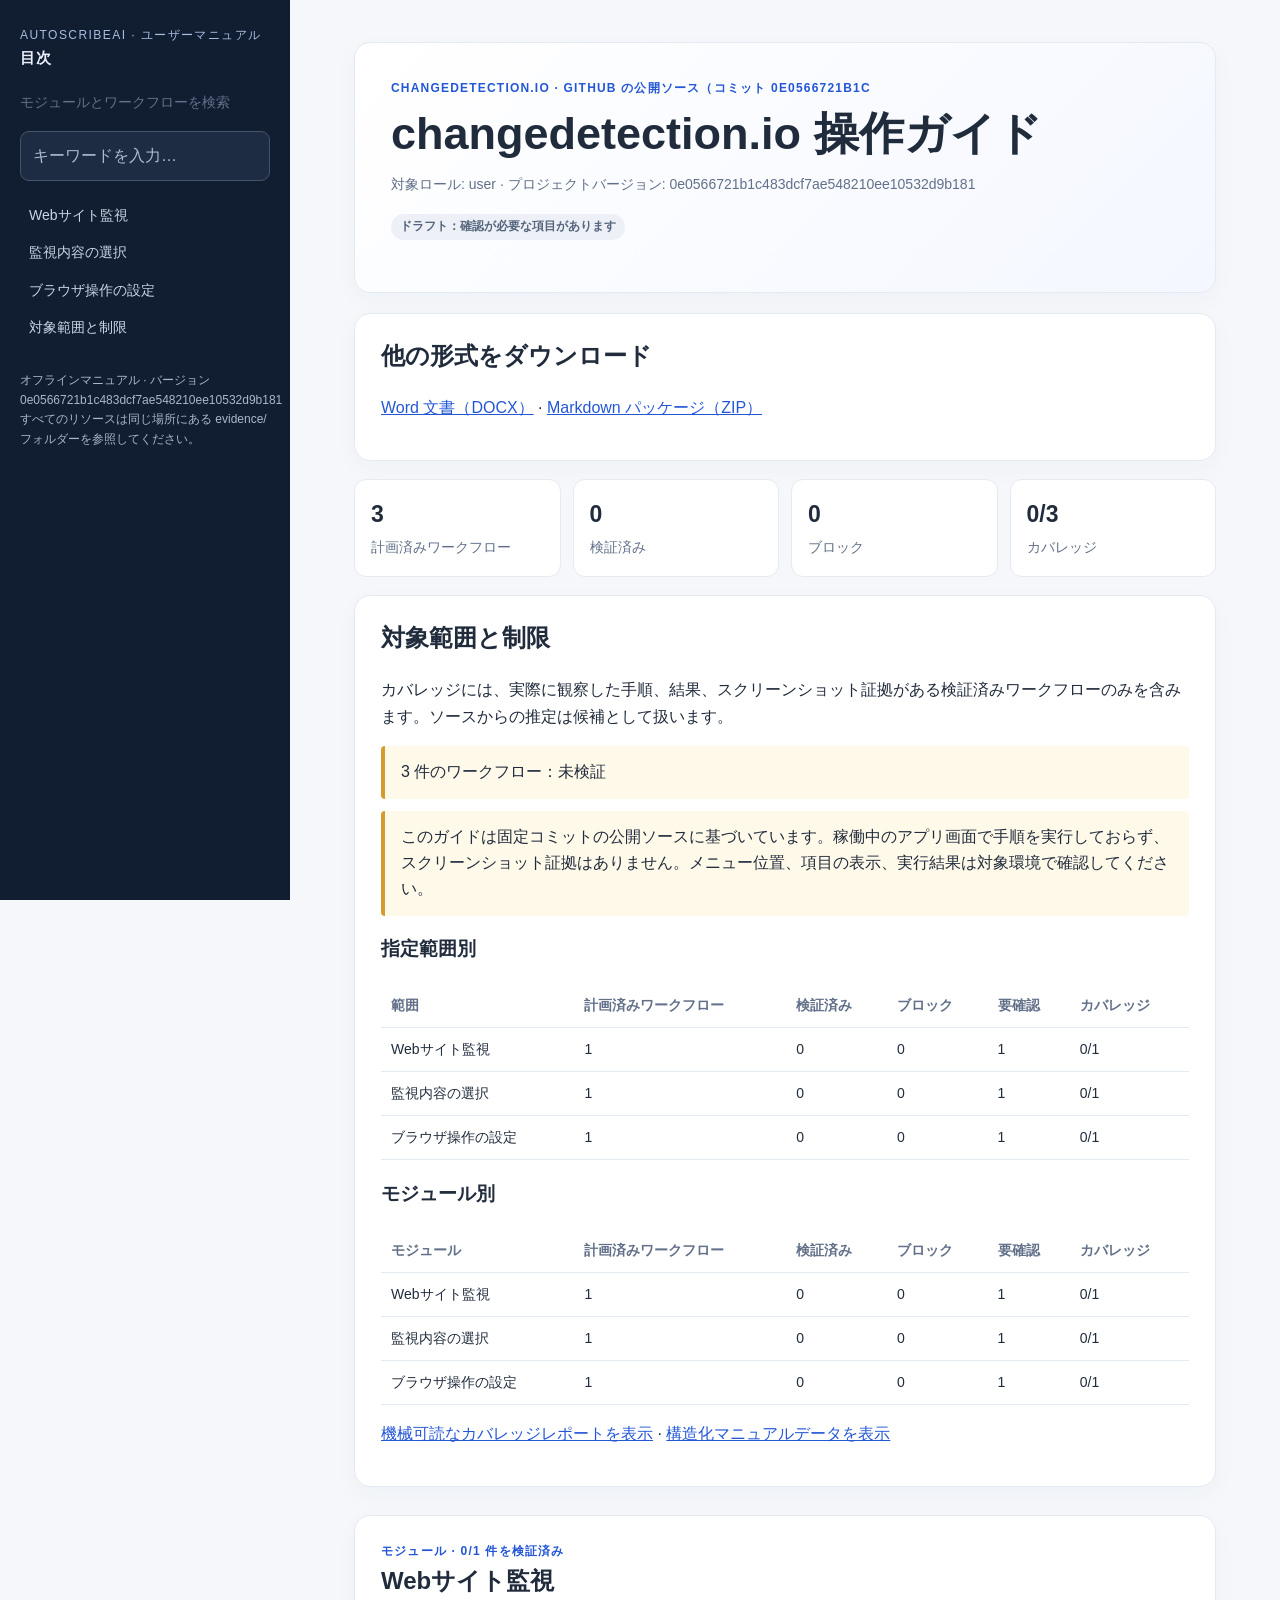
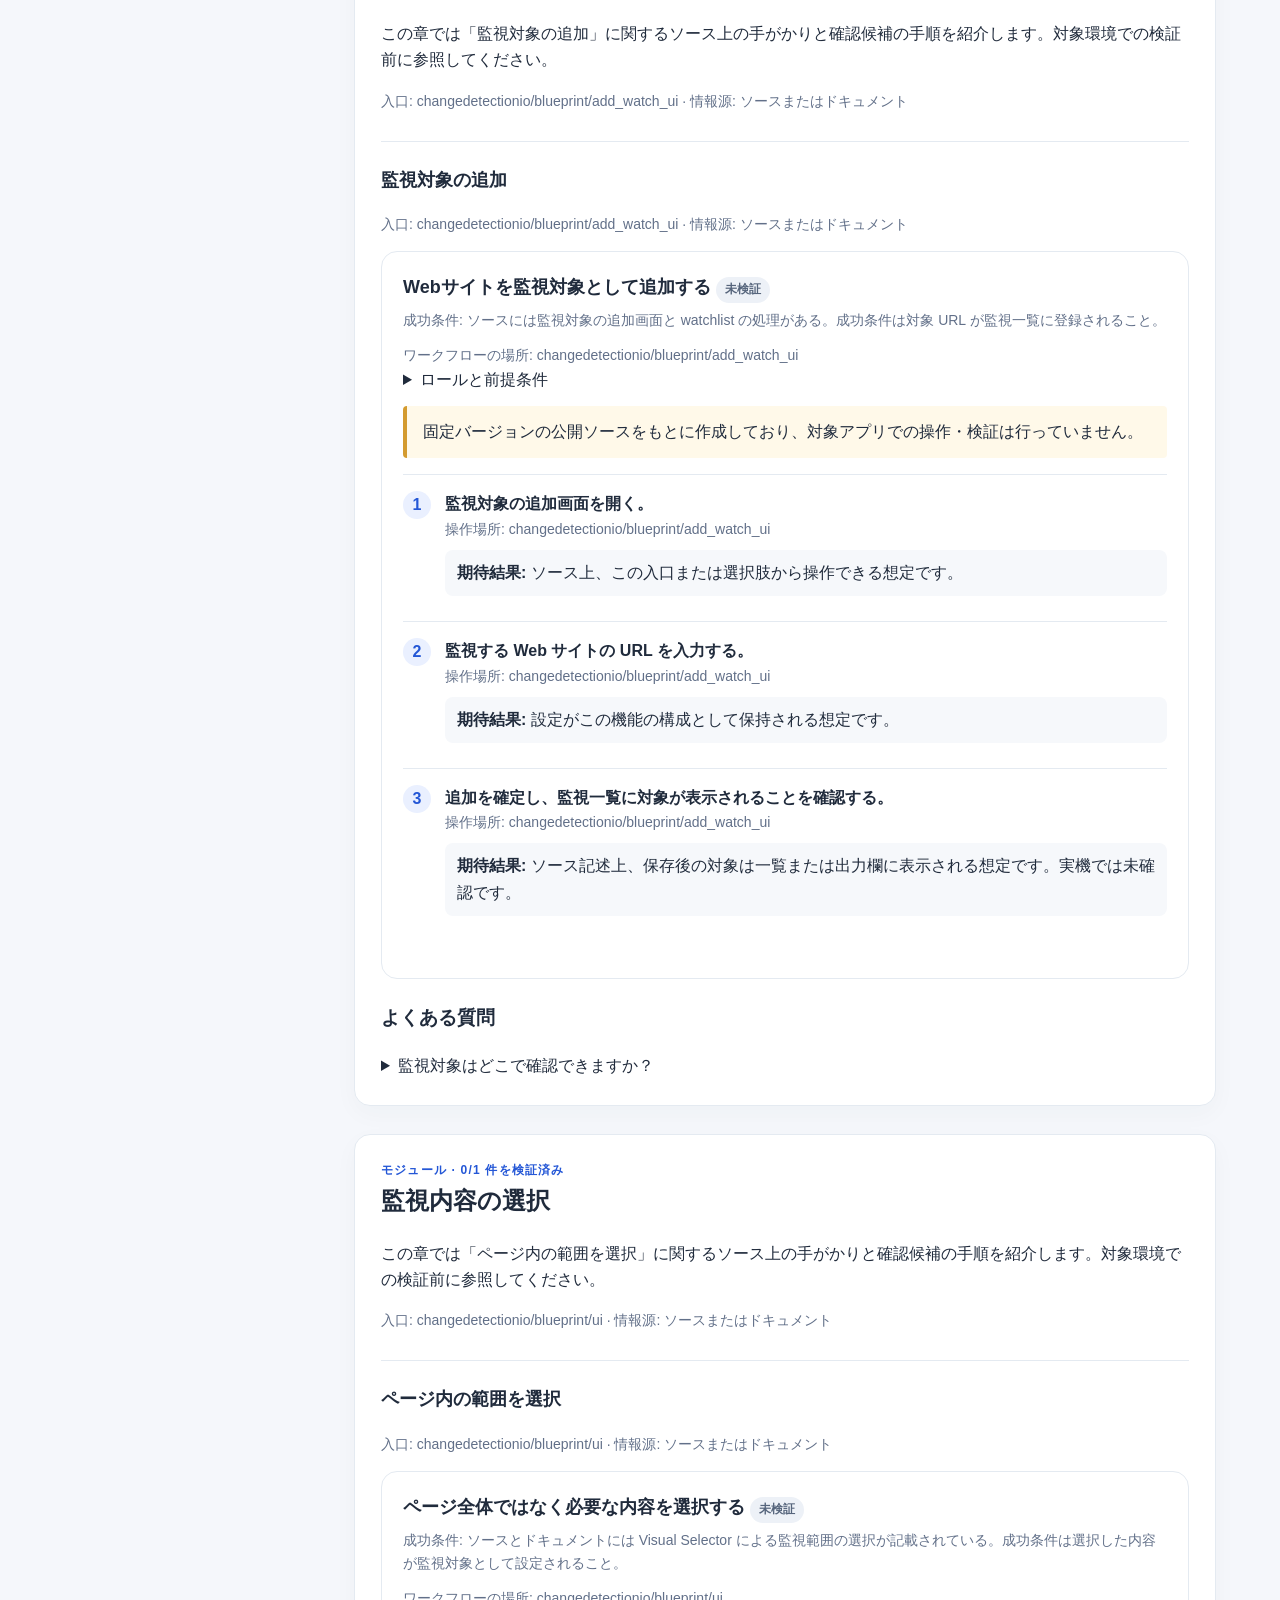
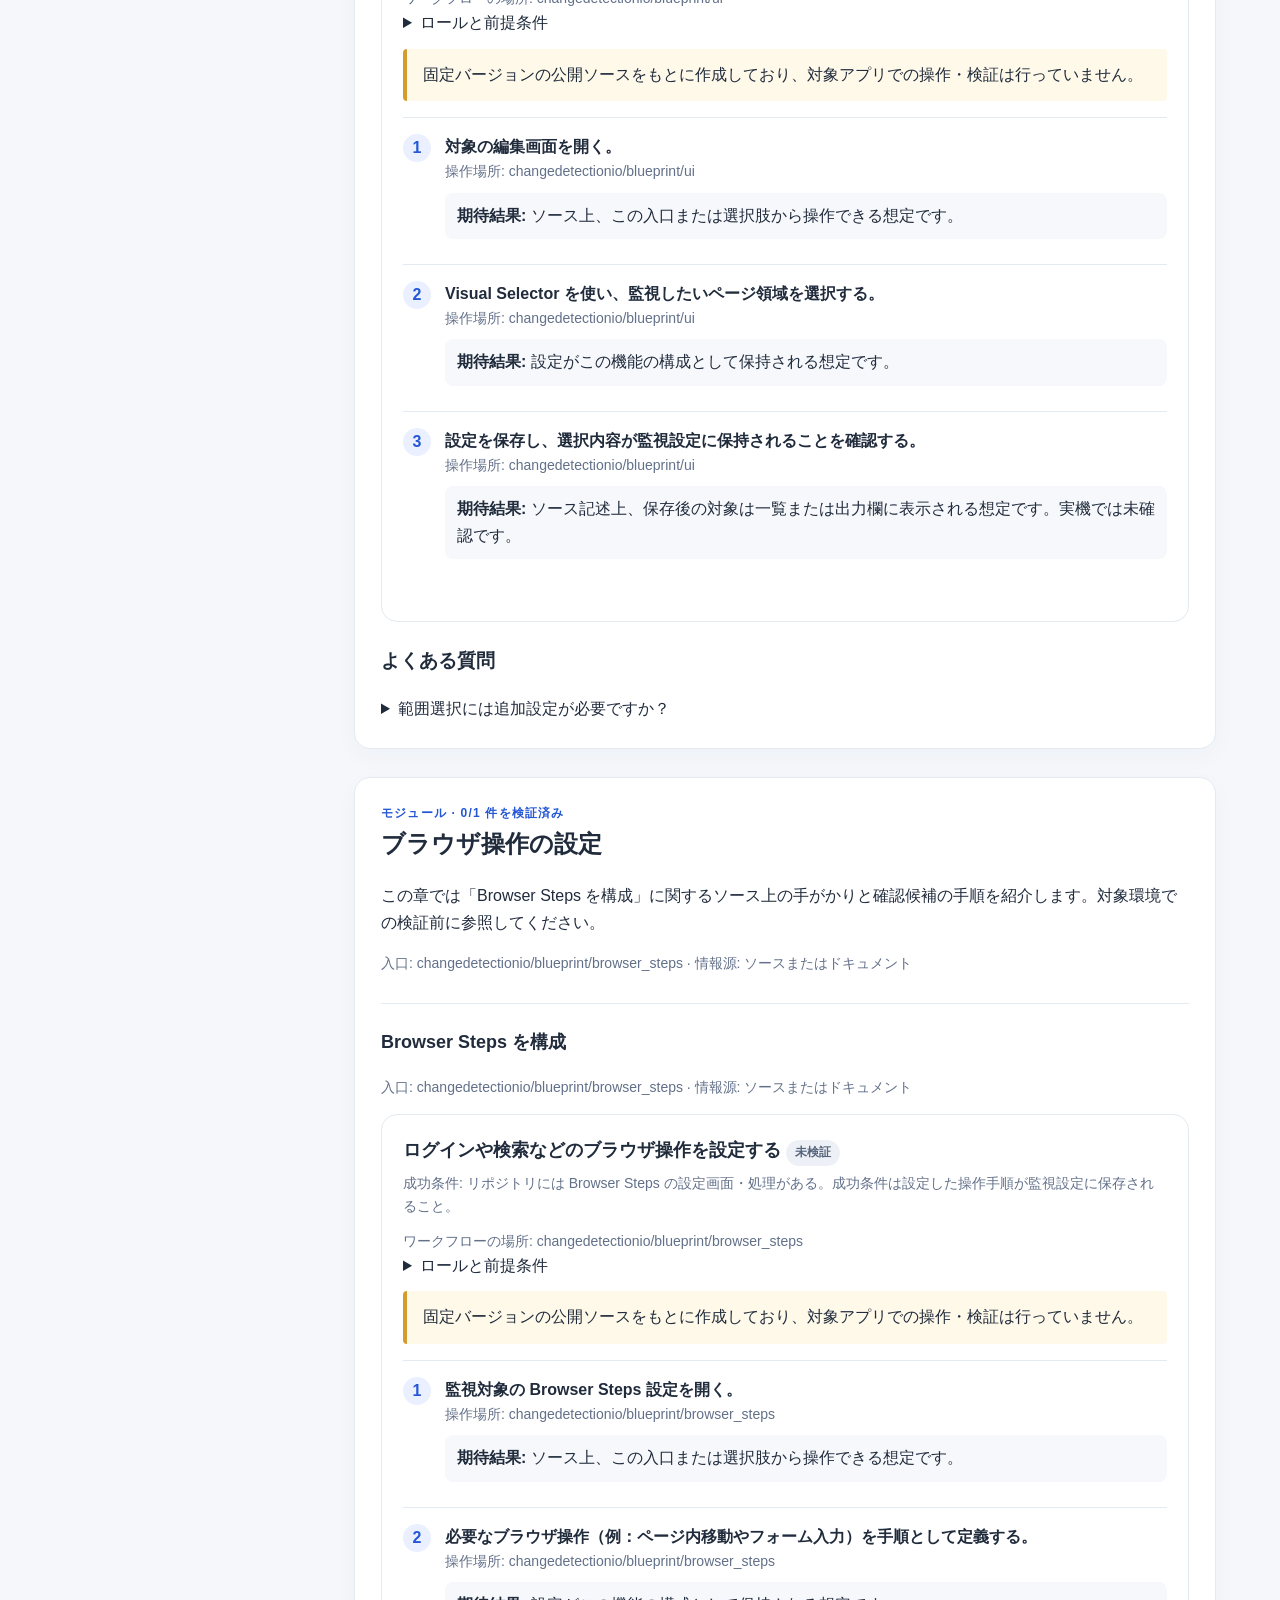
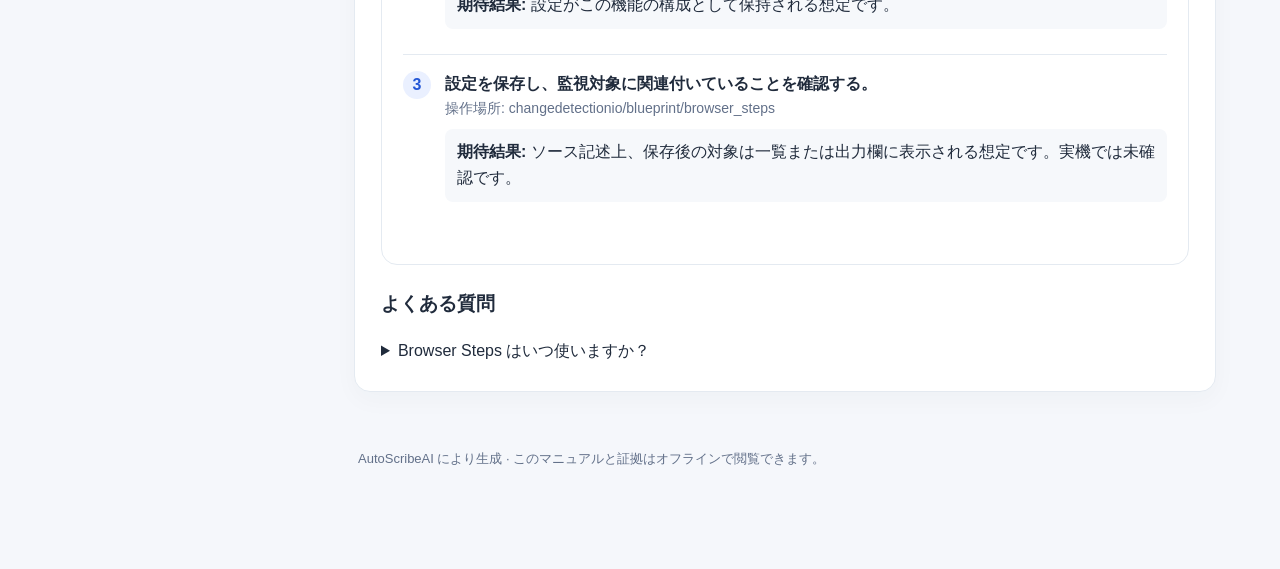
==== tests/manual_samples/changedetection/output/index.html @ eef67715 "test: add multilingual project manual samples" ====
<!doctype html>
<html lang="ja-JP"><head><meta charset="utf-8"><meta name="viewport" content="width=device-width,initial-scale=1"><meta name="description" content="changedetection.io 操作ガイド"><title>changedetection.io 操作ガイド</title><style>
:root{color-scheme:light;--ink:#202b3c;--muted:#627089;--line:#e4eaf1;--paper:#fff;--wash:#f5f7fb;--accent:#2457d6;--good:#16734a;--warn:#98620b;--bad:#a33c39;font:16px/1.65 Inter,-apple-system,BlinkMacSystemFont,"Segoe UI","Noto Sans SC",sans-serif}*{box-sizing:border-box}body{margin:0;background:var(--wash);color:var(--ink)}a{color:var(--accent)}.shell{min-height:100vh;display:grid;grid-template-columns:290px minmax(0,1fr)}aside{height:100vh;position:sticky;top:0;overflow:auto;background:#111d31;color:#eaf0fb;padding:26px 20px}aside h2{font-size:15px;letter-spacing:.04em;margin:0 0 18px}.brand{font-size:12px;color:#a9bddf;letter-spacing:.12em;text-transform:uppercase}.search{width:100%;margin:16px 0;padding:11px 12px;border-radius:9px;border:1px solid #46546a;background:#1d2b43;color:white;font:inherit}.search::placeholder{color:#adbad0}nav a{display:block;color:#cbd6e8;text-decoration:none;padding:7px 9px;border-radius:7px;font-size:14px}nav a:hover{background:#263650;color:#fff}.side-note{margin-top:25px;color:#a9b7ce;font-size:12px}main{width:min(100%,1120px);padding:42px clamp(20px,5vw,72px) 72px}.hero,.panel,.module,.workflow{background:var(--paper);border:1px solid var(--line);border-radius:16px;box-shadow:0 8px 25px #20314b08}.hero{padding:36px;margin-bottom:20px;background:linear-gradient(135deg,#fff,#f4f7ff)}.eyebrow{font-size:12px;text-transform:uppercase;letter-spacing:.1em;color:var(--accent);font-weight:700}.hero h1{line-height:1.2;font-size:clamp(30px,4vw,45px);margin:8px 0 12px}.meta,.muted{color:var(--muted);font-size:14px}.stats{display:grid;grid-template-columns:repeat(4,minmax(0,1fr));gap:12px;margin:18px 0}.stat{padding:16px;background:#fff;border:1px solid var(--line);border-radius:12px}.stat b{font-size:23px;display:block}.panel{padding:22px 26px;margin:18px 0}.panel h2,.module h2{margin-top:0}.notice{border-left:4px solid #d49b2f;background:#fff9e9;padding:13px 16px;border-radius:4px;margin:12px 0}.notice.danger{border-color:#c25050;background:#fff3f2}.module{padding:26px;margin:28px 0}.module>header{border-bottom:1px solid var(--line);padding-bottom:14px;margin-bottom:20px}.feature{margin:24px 0}.feature h3{font-size:18px}.workflow{padding:21px;margin:15px 0;box-shadow:none}.workflow h4{margin:0;font-size:18px}.badge{display:inline-flex;padding:3px 9px;border-radius:99px;font-size:12px;font-weight:700;background:#eef2f7;color:#49576c}.badge.verified{background:#e6f5ed;color:var(--good)}.badge.blocked{background:#fff2dc;color:var(--warn)}.badge.unverified,.badge.pending{background:#edf1f7;color:#56657c}.goal{font-size:14px;color:var(--muted);margin:6px 0 12px}ol.steps{list-style:none;padding:0;counter-reset:step}ol.steps>li{counter-increment:step;position:relative;border-top:1px solid var(--line);padding:16px 0 16px 42px}ol.steps>li:before{content:counter(step);position:absolute;left:0;top:16px;background:#eaf0ff;color:var(--accent);font-weight:700;border-radius:50%;width:28px;height:28px;text-align:center;line-height:28px}.step-title{font-weight:700}.result{padding:10px 12px;background:#f6f8fb;border-radius:8px;margin:9px 0}.evidence{margin:14px 0 4px}.evidence button{border:0;background:transparent;padding:0;cursor:zoom-in;text-align:left;max-width:100%}.evidence img{display:block;max-width:min(100%,780px);max-height:560px;object-fit:contain;border:1px solid var(--line);border-radius:10px}.evidence figcaption{color:var(--muted);font-size:13px;margin-top:6px}.empty{padding:18px;color:var(--muted);border:1px dashed #cad3e0;border-radius:10px}.table-wrap{overflow:auto}table{border-collapse:collapse;width:100%;font-size:14px}th,td{text-align:left;padding:10px;border-bottom:1px solid var(--line);vertical-align:top}th{color:var(--muted)}footer{padding:28px 4px;color:var(--muted);font-size:13px}.zoom{border:0;border-radius:14px;padding:0;max-width:min(96vw,1400px);max-height:92vh;background:#111d31}.zoom::backdrop{background:#101828d9}.zoom img{display:block;max-width:94vw;max-height:84vh;object-fit:contain}.zoom p{color:white;margin:4px 12px 10px;font-size:13px}button:focus-visible,a:focus-visible,input:focus-visible{outline:3px solid #82a9ff;outline-offset:2px}.hidden{display:none!important}@media(max-width:850px){.shell{display:block}aside{height:auto;position:relative;padding:16px 18px}aside h2{margin-bottom:0}nav{display:flex;gap:5px;overflow:auto}nav a{white-space:nowrap}.side-note{display:none}main{padding:22px 15px 45px}.hero{padding:25px}.stats{grid-template-columns:repeat(2,minmax(0,1fr))}.module{padding:19px}.panel{padding:18px}}@media print{body{background:white}.shell{display:block}aside,.search,.zoom{display:none!important}main{width:100%;padding:0}.hero,.panel,.module,.workflow{box-shadow:none;break-inside:avoid}.module{break-before:page}.evidence img{max-height:460px}}
</style></head>
<body><div class="shell"><aside><div class="brand">AutoScribeAI · ユーザーマニュアル</div><h2>目次</h2><label class="muted" for="manual-search">モジュールとワークフローを検索</label><input class="search" id="manual-search" type="search" placeholder="キーワードを入力…" autocomplete="off"><nav><a class="nav-link" href="#module-watch-management">Webサイト監視</a><a class="nav-link" href="#module-content-selection">監視内容の選択</a><a class="nav-link" href="#module-browser-steps">ブラウザ操作の設定</a><a href="#coverage">対象範囲と制限</a></nav><p class="side-note">オフラインマニュアル · バージョン 0e0566721b1c483dcf7ae548210ee10532d9b181<br>すべてのリソースは同じ場所にある evidence/ フォルダーを参照してください。</p></aside>
<main><header class="hero"><div class="eyebrow">changedetection.io · GitHub の公開ソース（コミット 0e0566721b1c</div><h1>changedetection.io 操作ガイド</h1><div class="meta">対象ロール: user · プロジェクトバージョン: 0e0566721b1c483dcf7ae548210ee10532d9b181</div><p><span class="badge unverified">ドラフト：確認が必要な項目があります</span></p></header><section class="panel downloads"><h2>他の形式をダウンロード</h2><p><a href="manual.docx" download>Word 文書（DOCX）</a> · <a href="manual-markdown.zip" download>Markdown パッケージ（ZIP）</a></p></section>
<section class="stats"><div class="stat"><b>3</b><span class="muted">計画済みワークフロー</span></div><div class="stat"><b>0</b><span class="muted">検証済み</span></div><div class="stat"><b>0</b><span class="muted">ブロック</span></div><div class="stat"><b>0/3</b><span class="muted">カバレッジ</span></div></section>
<section id="coverage" class="panel"><h2>対象範囲と制限</h2><p>カバレッジには、実際に観察した手順、結果、スクリーンショット証拠がある検証済みワークフローのみを含みます。ソースからの推定は候補として扱います。</p><div class="notice">3 件のワークフロー：未検証</div><div class="notice">このガイドは固定コミットの公開ソースに基づいています。稼働中のアプリ画面で手順を実行しておらず、スクリーンショット証拠はありません。メニュー位置、項目の表示、実行結果は対象環境で確認してください。</div><h3>指定範囲別</h3><div class="table-wrap"><table><thead><tr><th>範囲</th><th>計画済みワークフロー</th><th>検証済み</th><th>ブロック</th><th>要確認</th><th>カバレッジ</th></tr></thead><tbody><tr><td>Webサイト監視</td><td>1</td><td>0</td><td>0</td><td>1</td><td>0/1</td></tr><tr><td>監視内容の選択</td><td>1</td><td>0</td><td>0</td><td>1</td><td>0/1</td></tr><tr><td>ブラウザ操作の設定</td><td>1</td><td>0</td><td>0</td><td>1</td><td>0/1</td></tr></tbody></table></div><h3>モジュール別</h3><div class="table-wrap"><table><thead><tr><th>モジュール</th><th>計画済みワークフロー</th><th>検証済み</th><th>ブロック</th><th>要確認</th><th>カバレッジ</th></tr></thead><tbody><tr><td>Webサイト監視</td><td>1</td><td>0</td><td>0</td><td>1</td><td>0/1</td></tr><tr><td>監視内容の選択</td><td>1</td><td>0</td><td>0</td><td>1</td><td>0/1</td></tr><tr><td>ブラウザ操作の設定</td><td>1</td><td>0</td><td>0</td><td>1</td><td>0/1</td></tr></tbody></table></div><p><a href="coverage.json">機械可読なカバレッジレポートを表示</a> · <a href="manual.json">構造化マニュアルデータを表示</a></p></section>
<section class="module" id="module-watch-management" data-search="Webサイト監視"><header><div class="eyebrow">モジュール · 0/1 件を検証済み</div><h2>Webサイト監視</h2><p>この章では「監視対象の追加」に関するソース上の手がかりと確認候補の手順を紹介します。対象環境での検証前に参照してください。</p><p class="muted">入口: changedetectionio/blueprint/add_watch_ui · 情報源: ソースまたはドキュメント</p></header><section class="feature" data-search="監視対象の追加"><h3>監視対象の追加</h3><p class="muted">入口: changedetectionio/blueprint/add_watch_ui · 情報源: ソースまたはドキュメント</p><article class="workflow" id="workflow-watch-management-flow" data-search="Webサイトを監視対象として追加する user ソースには監視対象の追加画面と watchlist の処理がある。成功条件は対象 URL が監視一覧に登録されること。 changedetection.io の監視一覧を表示できる。"><h4>Webサイトを監視対象として追加する <span class="badge unverified">未検証</span></h4><p class="goal">成功条件: ソースには監視対象の追加画面と watchlist の処理がある。成功条件は対象 URL が監視一覧に登録されること。</p><div class="muted">ワークフローの場所: changedetectionio/blueprint/add_watch_ui</div><details><summary>ロールと前提条件</summary><p>ロール: user</p><ul><li>changedetection.io の監視一覧を表示できる。</li></ul></details><div class="notice">固定バージョンの公開ソースをもとに作成しており、対象アプリでの操作・検証は行っていません。</div><ol class="steps"><li><div class="step-title">監視対象の追加画面を開く。</div><div class="muted">操作場所: changedetectionio/blueprint/add_watch_ui</div><div class="result"><b>期待結果:</b> ソース上、この入口または選択肢から操作できる想定です。</div></li><li><div class="step-title">監視する Web サイトの URL を入力する。</div><div class="muted">操作場所: changedetectionio/blueprint/add_watch_ui</div><div class="result"><b>期待結果:</b> 設定がこの機能の構成として保持される想定です。</div></li><li><div class="step-title">追加を確定し、監視一覧に対象が表示されることを確認する。</div><div class="muted">操作場所: changedetectionio/blueprint/add_watch_ui</div><div class="result"><b>期待結果:</b> ソース記述上、保存後の対象は一覧または出力欄に表示される想定です。実機では未確認です。</div></li></ol></article></section><section class="faqs"><h3>よくある質問</h3><details class="faq" data-search="監視対象はどこで確認できますか？ README と watchlist 関連コードから、登録した対象は監視一覧で扱われることが分かる。"><summary>監視対象はどこで確認できますか？</summary><p>README と watchlist 関連コードから、登録した対象は監視一覧で扱われることが分かる。</p><p class="muted">根拠: ソースまたはドキュメント · 関連ワークフロー: Webサイトを監視対象として追加する</p></details></section></section><section class="module" id="module-content-selection" data-search="監視内容の選択"><header><div class="eyebrow">モジュール · 0/1 件を検証済み</div><h2>監視内容の選択</h2><p>この章では「ページ内の範囲を選択」に関するソース上の手がかりと確認候補の手順を紹介します。対象環境での検証前に参照してください。</p><p class="muted">入口: changedetectionio/blueprint/ui · 情報源: ソースまたはドキュメント</p></header><section class="feature" data-search="ページ内の範囲を選択"><h3>ページ内の範囲を選択</h3><p class="muted">入口: changedetectionio/blueprint/ui · 情報源: ソースまたはドキュメント</p><article class="workflow" id="workflow-content-selection-flow" data-search="ページ全体ではなく必要な内容を選択する user ソースとドキュメントには Visual Selector による監視範囲の選択が記載されている。成功条件は選択した内容が監視対象として設定されること。 対象ページが監視一覧に登録されている。"><h4>ページ全体ではなく必要な内容を選択する <span class="badge unverified">未検証</span></h4><p class="goal">成功条件: ソースとドキュメントには Visual Selector による監視範囲の選択が記載されている。成功条件は選択した内容が監視対象として設定されること。</p><div class="muted">ワークフローの場所: changedetectionio/blueprint/ui</div><details><summary>ロールと前提条件</summary><p>ロール: user</p><ul><li>対象ページが監視一覧に登録されている。</li></ul></details><div class="notice">固定バージョンの公開ソースをもとに作成しており、対象アプリでの操作・検証は行っていません。</div><ol class="steps"><li><div class="step-title">対象の編集画面を開く。</div><div class="muted">操作場所: changedetectionio/blueprint/ui</div><div class="result"><b>期待結果:</b> ソース上、この入口または選択肢から操作できる想定です。</div></li><li><div class="step-title">Visual Selector を使い、監視したいページ領域を選択する。</div><div class="muted">操作場所: changedetectionio/blueprint/ui</div><div class="result"><b>期待結果:</b> 設定がこの機能の構成として保持される想定です。</div></li><li><div class="step-title">設定を保存し、選択内容が監視設定に保持されることを確認する。</div><div class="muted">操作場所: changedetectionio/blueprint/ui</div><div class="result"><b>期待結果:</b> ソース記述上、保存後の対象は一覧または出力欄に表示される想定です。実機では未確認です。</div></li></ol></article></section><section class="faqs"><h3>よくある質問</h3><details class="faq" data-search="範囲選択には追加設定が必要ですか？ Visual Selector などブラウザ描画後の内容取得には Playwright 系の fetcher が必要になる場合がある。"><summary>範囲選択には追加設定が必要ですか？</summary><p>Visual Selector などブラウザ描画後の内容取得には Playwright 系の fetcher が必要になる場合がある。</p><p class="muted">根拠: ソースまたはドキュメント · 関連ワークフロー: ページ全体ではなく必要な内容を選択する</p></details></section></section><section class="module" id="module-browser-steps" data-search="ブラウザ操作の設定"><header><div class="eyebrow">モジュール · 0/1 件を検証済み</div><h2>ブラウザ操作の設定</h2><p>この章では「Browser Steps を構成」に関するソース上の手がかりと確認候補の手順を紹介します。対象環境での検証前に参照してください。</p><p class="muted">入口: changedetectionio/blueprint/browser_steps · 情報源: ソースまたはドキュメント</p></header><section class="feature" data-search="Browser Steps を構成"><h3>Browser Steps を構成</h3><p class="muted">入口: changedetectionio/blueprint/browser_steps · 情報源: ソースまたはドキュメント</p><article class="workflow" id="workflow-browser-steps-flow" data-search="ログインや検索などのブラウザ操作を設定する user リポジトリには Browser Steps の設定画面・処理がある。成功条件は設定した操作手順が監視設定に保存されること。 Playwright 対応の content fetcher が構成されている。"><h4>ログインや検索などのブラウザ操作を設定する <span class="badge unverified">未検証</span></h4><p class="goal">成功条件: リポジトリには Browser Steps の設定画面・処理がある。成功条件は設定した操作手順が監視設定に保存されること。</p><div class="muted">ワークフローの場所: changedetectionio/blueprint/browser_steps</div><details><summary>ロールと前提条件</summary><p>ロール: user</p><ul><li>Playwright 対応の content fetcher が構成されている。</li></ul></details><div class="notice">固定バージョンの公開ソースをもとに作成しており、対象アプリでの操作・検証は行っていません。</div><ol class="steps"><li><div class="step-title">監視対象の Browser Steps 設定を開く。</div><div class="muted">操作場所: changedetectionio/blueprint/browser_steps</div><div class="result"><b>期待結果:</b> ソース上、この入口または選択肢から操作できる想定です。</div></li><li><div class="step-title">必要なブラウザ操作（例：ページ内移動やフォーム入力）を手順として定義する。</div><div class="muted">操作場所: changedetectionio/blueprint/browser_steps</div><div class="result"><b>期待結果:</b> 設定がこの機能の構成として保持される想定です。</div></li><li><div class="step-title">設定を保存し、監視対象に関連付いていることを確認する。</div><div class="muted">操作場所: changedetectionio/blueprint/browser_steps</div><div class="result"><b>期待結果:</b> ソース記述上、保存後の対象は一覧または出力欄に表示される想定です。実機では未確認です。</div></li></ol></article></section><section class="faqs"><h3>よくある質問</h3><details class="faq" data-search="Browser Steps はいつ使いますか？ プロジェクト資料では、ログインやフォーム操作が必要なページを取得する用途として説明されている。"><summary>Browser Steps はいつ使いますか？</summary><p>プロジェクト資料では、ログインやフォーム操作が必要なページを取得する用途として説明されている。</p><p class="muted">根拠: ソースまたはドキュメント · 関連ワークフロー: ログインや検索などのブラウザ操作を設定する</p></details></section></section><footer>AutoScribeAI により生成 · このマニュアルと証拠はオフラインで閲覧できます。</footer></main></div><dialog class="zoom" id="image-dialog"><img alt=""><p></p></dialog><script>
const search=document.querySelector('#manual-search');
search.addEventListener('input',()=>{const q=search.value.trim().toLocaleLowerCase();document.querySelectorAll('[data-search]').forEach(el=>el.classList.toggle('hidden',q&&!el.dataset.search.toLocaleLowerCase().includes(q)));});
document.querySelectorAll('[data-zoom]').forEach(button=>button.addEventListener('click',()=>{const dialog=document.querySelector('#image-dialog');const image=button.querySelector('img');dialog.querySelector('img').src=image.src;dialog.querySelector('img').alt=image.alt;dialog.querySelector('p').textContent=button.dataset.caption;dialog.showModal();}));
document.querySelector('#image-dialog').addEventListener('click',event=>{if(event.target===event.currentTarget)event.currentTarget.close();});
</script></body></html>
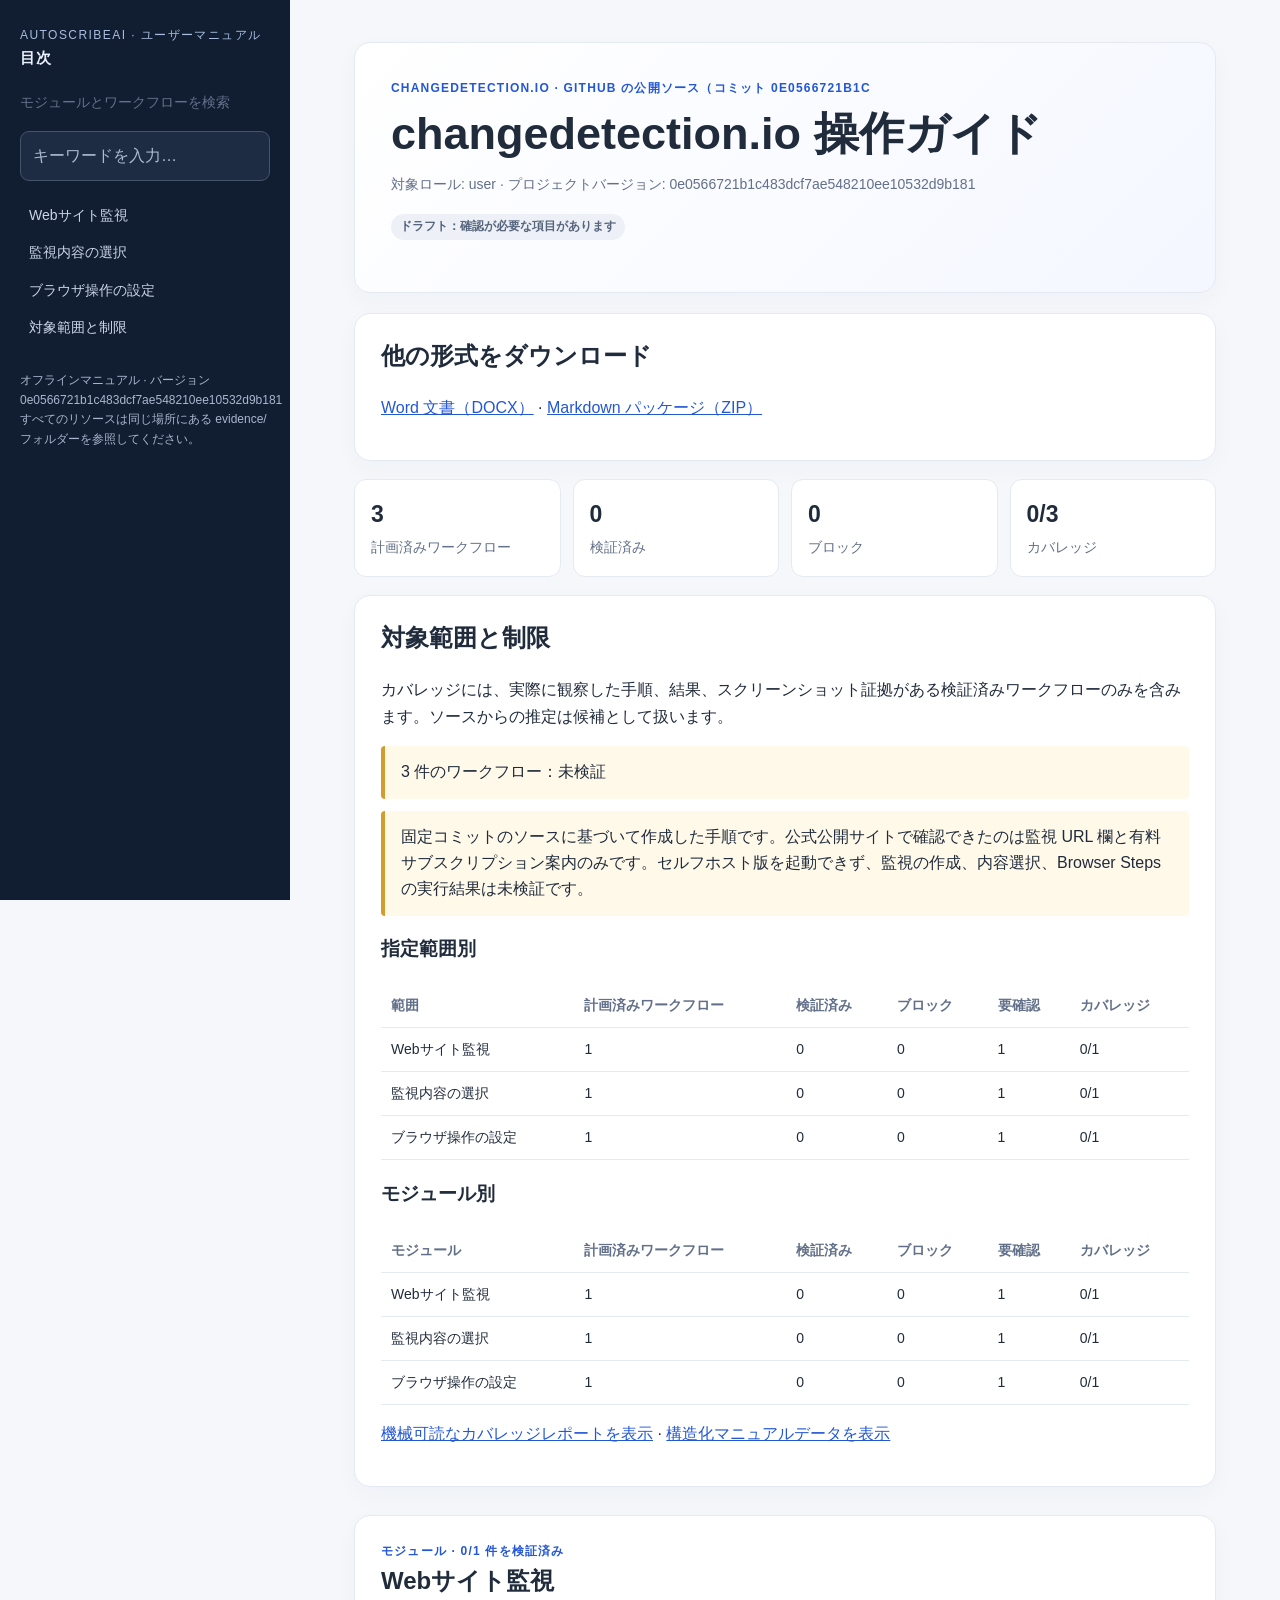
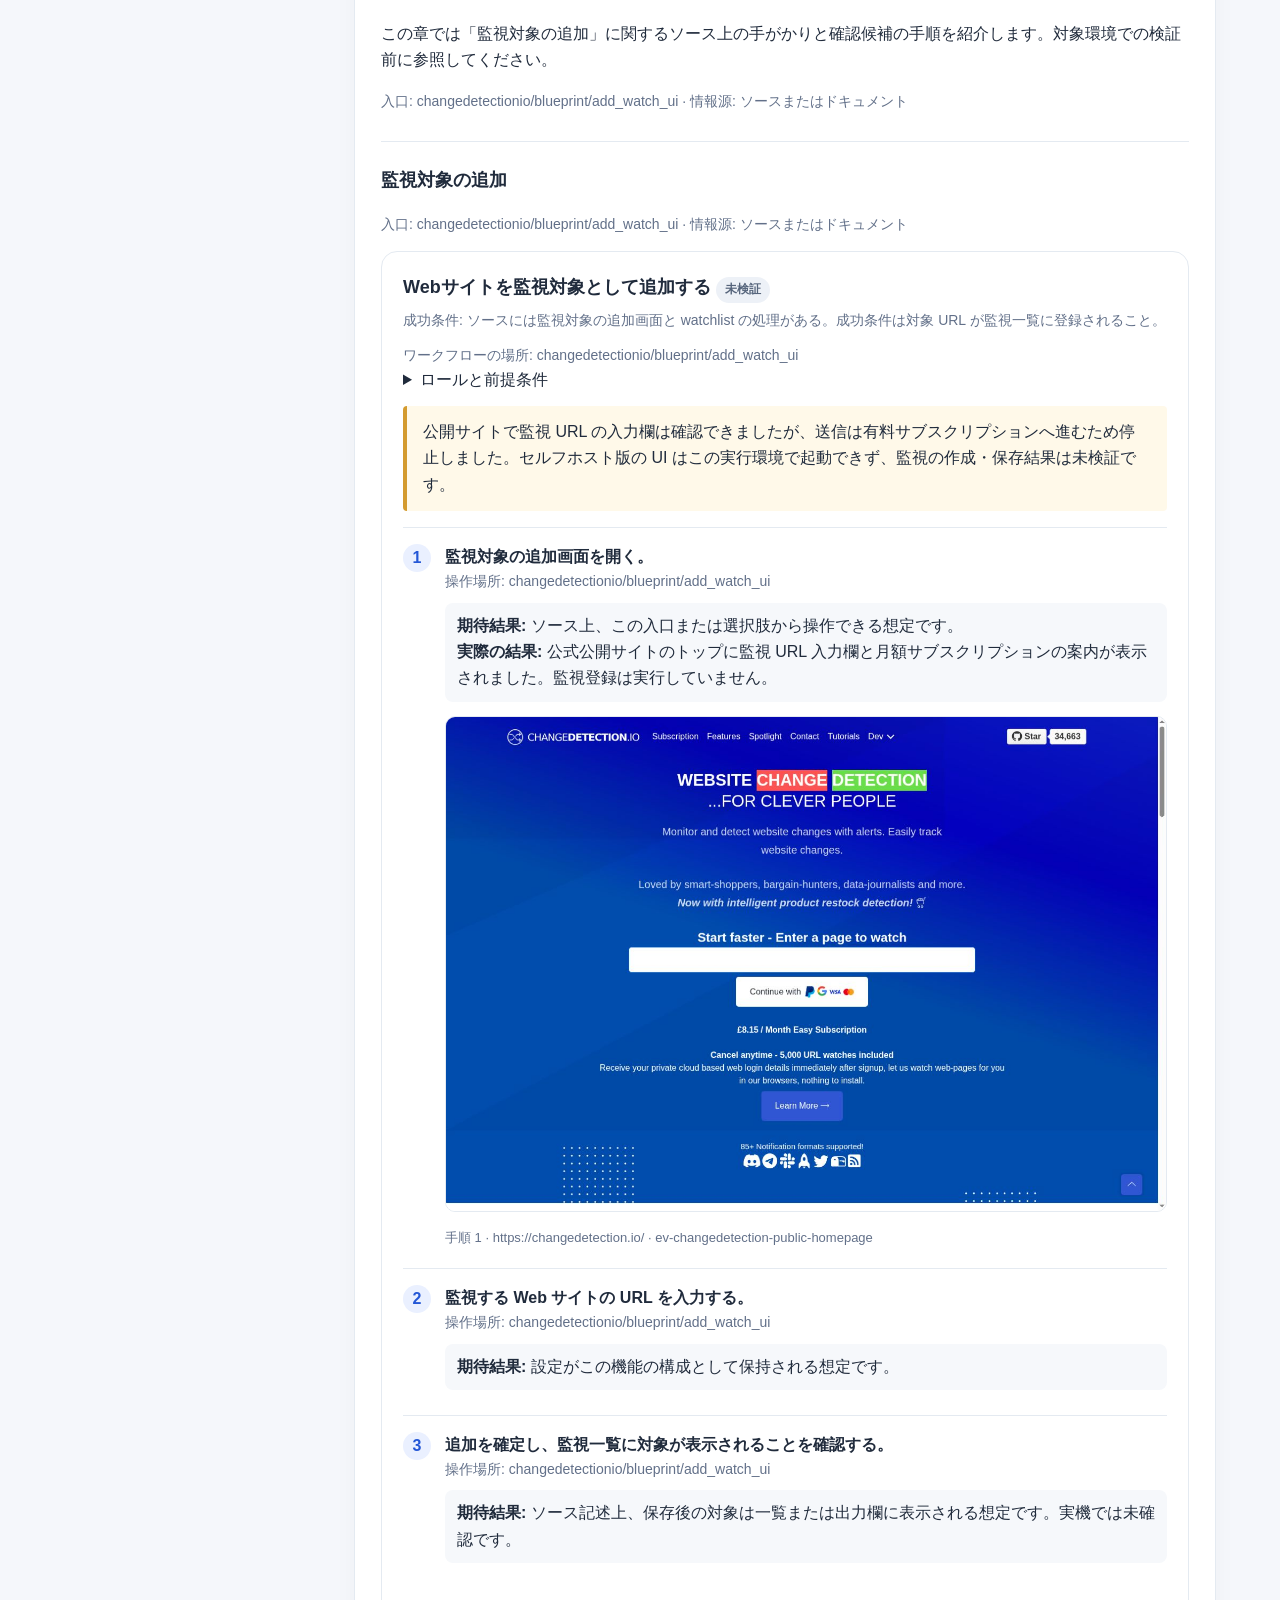
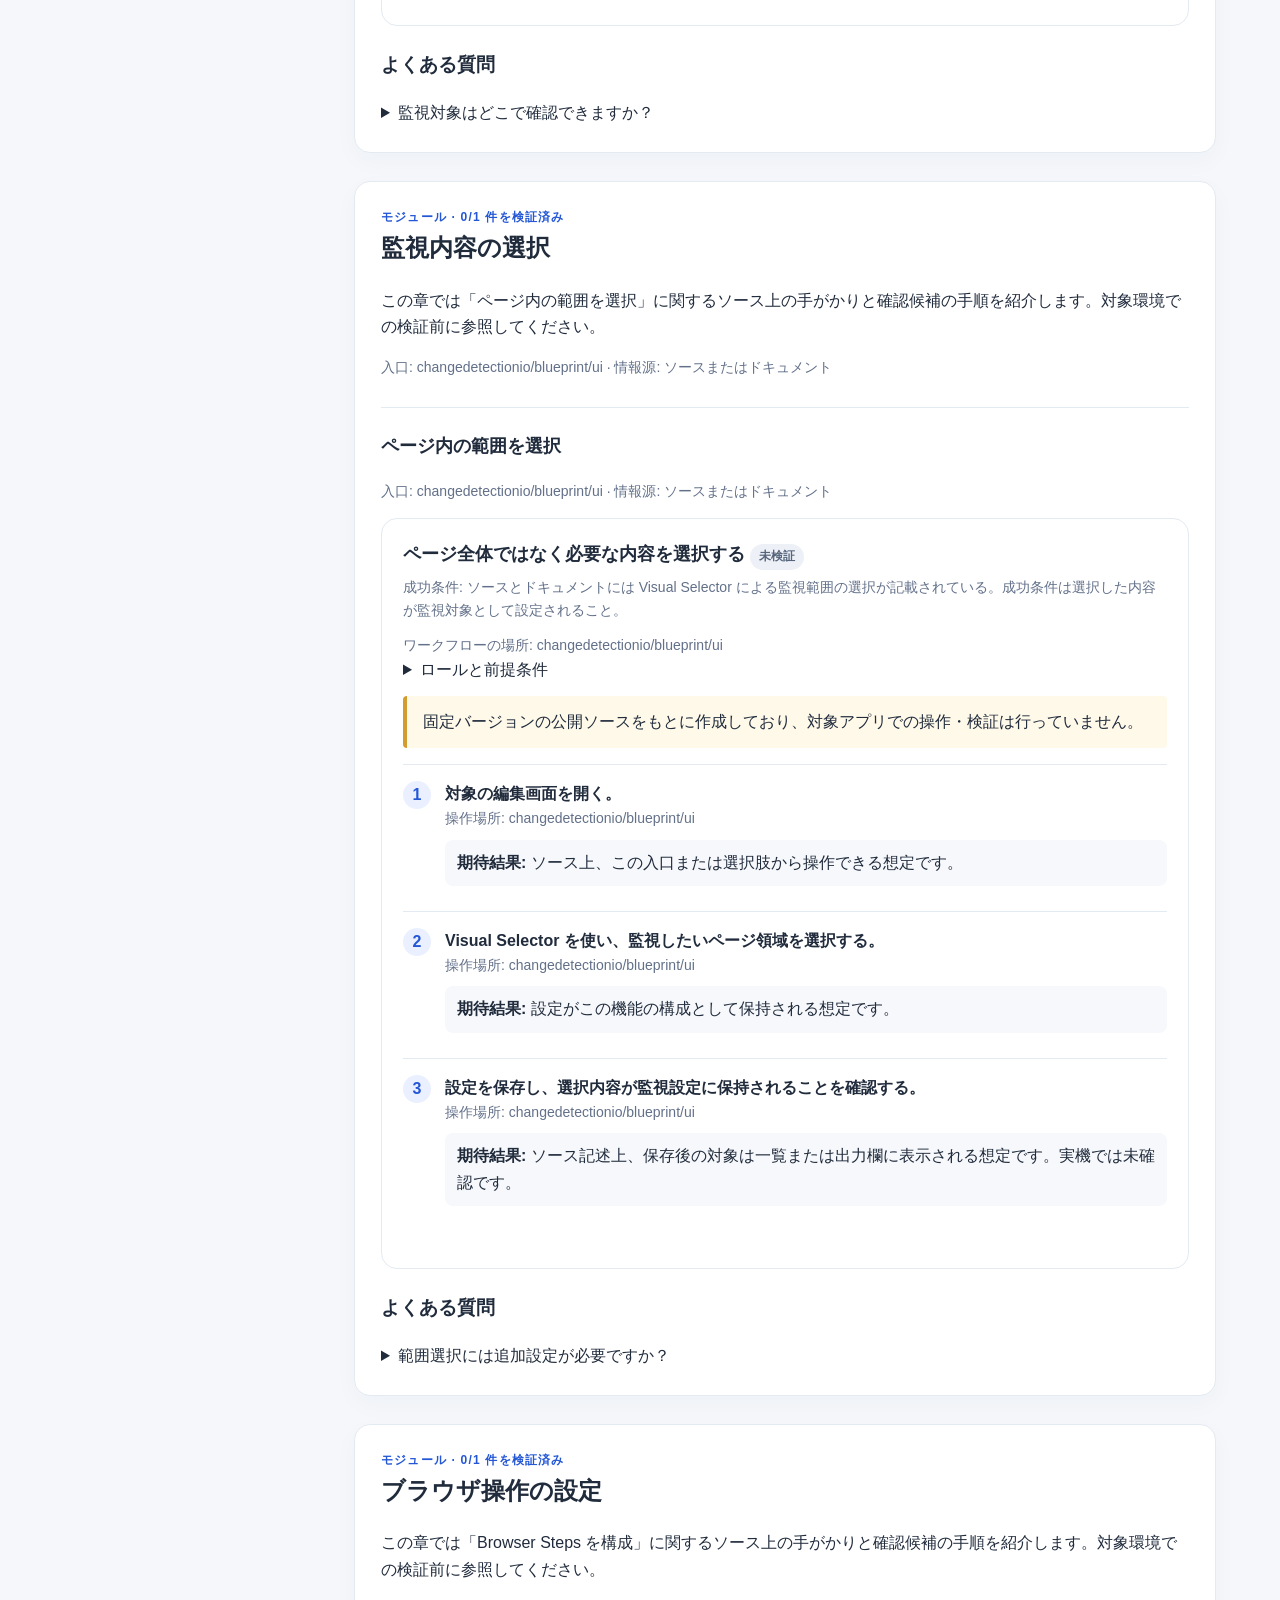
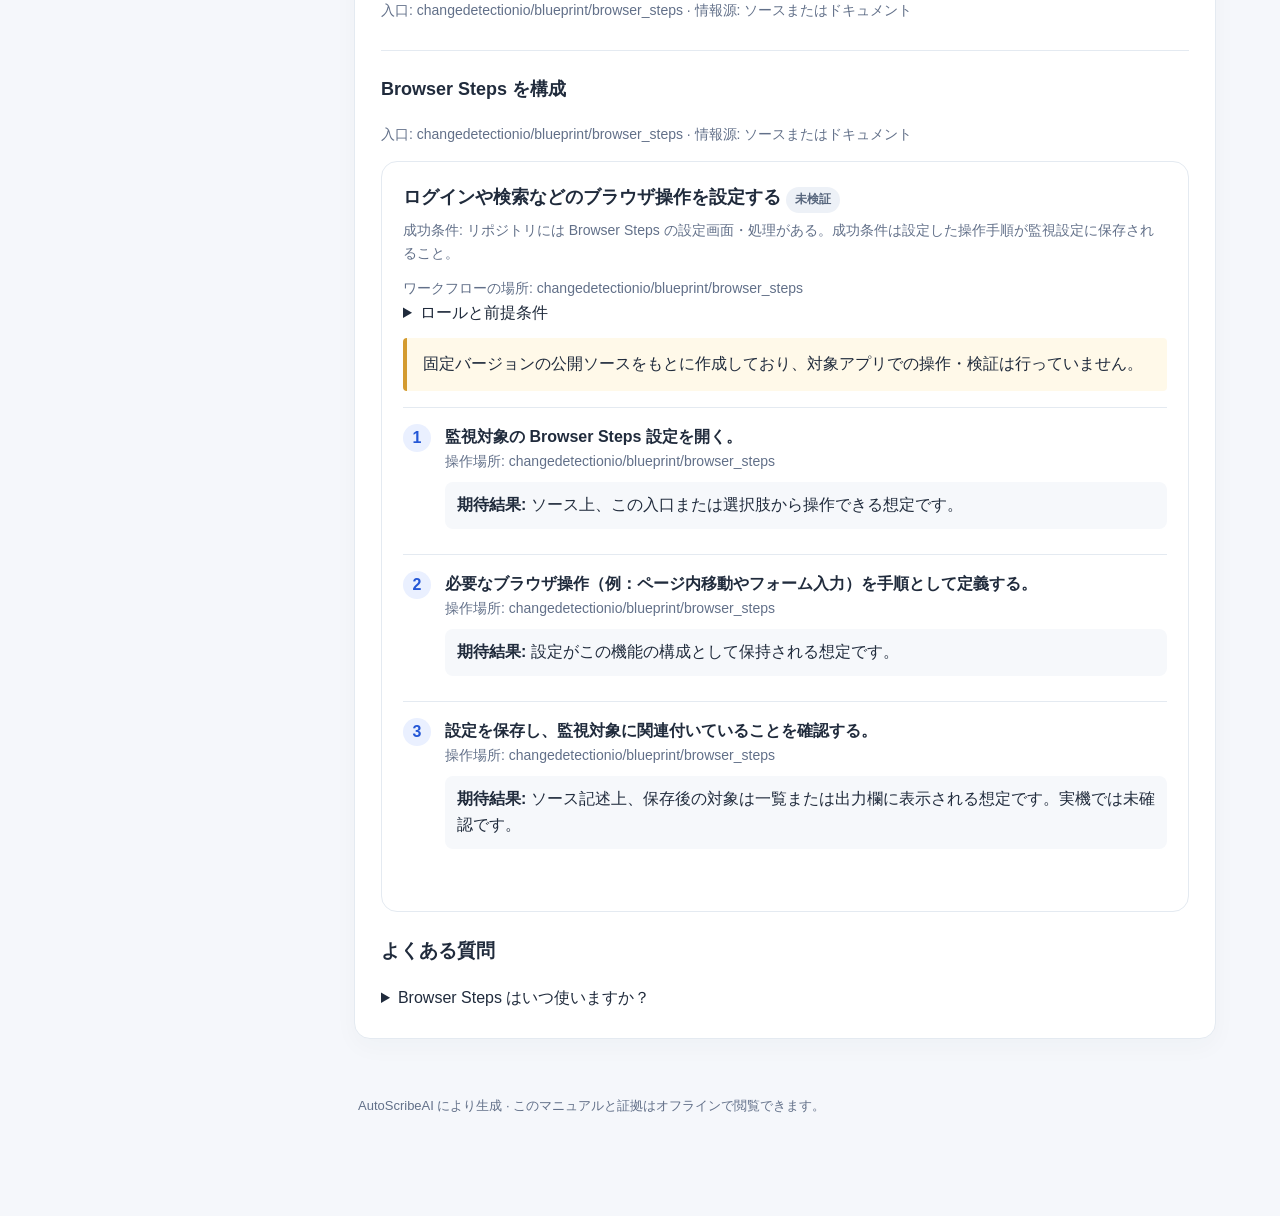
==== commit b3a240ed: "Add observed screenshots to manual samples" ====
--- a/tests/manual_samples/changedetection/output/index.html
+++ b/tests/manual_samples/changedetection/output/index.html
@@ -5,8 +5,8 @@
 <body><div class="shell"><aside><div class="brand">AutoScribeAI · ユーザーマニュアル</div><h2>目次</h2><label class="muted" for="manual-search">モジュールとワークフローを検索</label><input class="search" id="manual-search" type="search" placeholder="キーワードを入力…" autocomplete="off"><nav><a class="nav-link" href="#module-watch-management">Webサイト監視</a><a class="nav-link" href="#module-content-selection">監視内容の選択</a><a class="nav-link" href="#module-browser-steps">ブラウザ操作の設定</a><a href="#coverage">対象範囲と制限</a></nav><p class="side-note">オフラインマニュアル · バージョン 0e0566721b1c483dcf7ae548210ee10532d9b181<br>すべてのリソースは同じ場所にある evidence/ フォルダーを参照してください。</p></aside>
 <main><header class="hero"><div class="eyebrow">changedetection.io · GitHub の公開ソース（コミット 0e0566721b1c</div><h1>changedetection.io 操作ガイド</h1><div class="meta">対象ロール: user · プロジェクトバージョン: 0e0566721b1c483dcf7ae548210ee10532d9b181</div><p><span class="badge unverified">ドラフト：確認が必要な項目があります</span></p></header><section class="panel downloads"><h2>他の形式をダウンロード</h2><p><a href="manual.docx" download>Word 文書（DOCX）</a> · <a href="manual-markdown.zip" download>Markdown パッケージ（ZIP）</a></p></section>
 <section class="stats"><div class="stat"><b>3</b><span class="muted">計画済みワークフロー</span></div><div class="stat"><b>0</b><span class="muted">検証済み</span></div><div class="stat"><b>0</b><span class="muted">ブロック</span></div><div class="stat"><b>0/3</b><span class="muted">カバレッジ</span></div></section>
-<section id="coverage" class="panel"><h2>対象範囲と制限</h2><p>カバレッジには、実際に観察した手順、結果、スクリーンショット証拠がある検証済みワークフローのみを含みます。ソースからの推定は候補として扱います。</p><div class="notice">3 件のワークフロー：未検証</div><div class="notice">このガイドは固定コミットの公開ソースに基づいています。稼働中のアプリ画面で手順を実行しておらず、スクリーンショット証拠はありません。メニュー位置、項目の表示、実行結果は対象環境で確認してください。</div><h3>指定範囲別</h3><div class="table-wrap"><table><thead><tr><th>範囲</th><th>計画済みワークフロー</th><th>検証済み</th><th>ブロック</th><th>要確認</th><th>カバレッジ</th></tr></thead><tbody><tr><td>Webサイト監視</td><td>1</td><td>0</td><td>0</td><td>1</td><td>0/1</td></tr><tr><td>監視内容の選択</td><td>1</td><td>0</td><td>0</td><td>1</td><td>0/1</td></tr><tr><td>ブラウザ操作の設定</td><td>1</td><td>0</td><td>0</td><td>1</td><td>0/1</td></tr></tbody></table></div><h3>モジュール別</h3><div class="table-wrap"><table><thead><tr><th>モジュール</th><th>計画済みワークフロー</th><th>検証済み</th><th>ブロック</th><th>要確認</th><th>カバレッジ</th></tr></thead><tbody><tr><td>Webサイト監視</td><td>1</td><td>0</td><td>0</td><td>1</td><td>0/1</td></tr><tr><td>監視内容の選択</td><td>1</td><td>0</td><td>0</td><td>1</td><td>0/1</td></tr><tr><td>ブラウザ操作の設定</td><td>1</td><td>0</td><td>0</td><td>1</td><td>0/1</td></tr></tbody></table></div><p><a href="coverage.json">機械可読なカバレッジレポートを表示</a> · <a href="manual.json">構造化マニュアルデータを表示</a></p></section>
-<section class="module" id="module-watch-management" data-search="Webサイト監視"><header><div class="eyebrow">モジュール · 0/1 件を検証済み</div><h2>Webサイト監視</h2><p>この章では「監視対象の追加」に関するソース上の手がかりと確認候補の手順を紹介します。対象環境での検証前に参照してください。</p><p class="muted">入口: changedetectionio/blueprint/add_watch_ui · 情報源: ソースまたはドキュメント</p></header><section class="feature" data-search="監視対象の追加"><h3>監視対象の追加</h3><p class="muted">入口: changedetectionio/blueprint/add_watch_ui · 情報源: ソースまたはドキュメント</p><article class="workflow" id="workflow-watch-management-flow" data-search="Webサイトを監視対象として追加する user ソースには監視対象の追加画面と watchlist の処理がある。成功条件は対象 URL が監視一覧に登録されること。 changedetection.io の監視一覧を表示できる。"><h4>Webサイトを監視対象として追加する <span class="badge unverified">未検証</span></h4><p class="goal">成功条件: ソースには監視対象の追加画面と watchlist の処理がある。成功条件は対象 URL が監視一覧に登録されること。</p><div class="muted">ワークフローの場所: changedetectionio/blueprint/add_watch_ui</div><details><summary>ロールと前提条件</summary><p>ロール: user</p><ul><li>changedetection.io の監視一覧を表示できる。</li></ul></details><div class="notice">固定バージョンの公開ソースをもとに作成しており、対象アプリでの操作・検証は行っていません。</div><ol class="steps"><li><div class="step-title">監視対象の追加画面を開く。</div><div class="muted">操作場所: changedetectionio/blueprint/add_watch_ui</div><div class="result"><b>期待結果:</b> ソース上、この入口または選択肢から操作できる想定です。</div></li><li><div class="step-title">監視する Web サイトの URL を入力する。</div><div class="muted">操作場所: changedetectionio/blueprint/add_watch_ui</div><div class="result"><b>期待結果:</b> 設定がこの機能の構成として保持される想定です。</div></li><li><div class="step-title">追加を確定し、監視一覧に対象が表示されることを確認する。</div><div class="muted">操作場所: changedetectionio/blueprint/add_watch_ui</div><div class="result"><b>期待結果:</b> ソース記述上、保存後の対象は一覧または出力欄に表示される想定です。実機では未確認です。</div></li></ol></article></section><section class="faqs"><h3>よくある質問</h3><details class="faq" data-search="監視対象はどこで確認できますか？ README と watchlist 関連コードから、登録した対象は監視一覧で扱われることが分かる。"><summary>監視対象はどこで確認できますか？</summary><p>README と watchlist 関連コードから、登録した対象は監視一覧で扱われることが分かる。</p><p class="muted">根拠: ソースまたはドキュメント · 関連ワークフロー: Webサイトを監視対象として追加する</p></details></section></section><section class="module" id="module-content-selection" data-search="監視内容の選択"><header><div class="eyebrow">モジュール · 0/1 件を検証済み</div><h2>監視内容の選択</h2><p>この章では「ページ内の範囲を選択」に関するソース上の手がかりと確認候補の手順を紹介します。対象環境での検証前に参照してください。</p><p class="muted">入口: changedetectionio/blueprint/ui · 情報源: ソースまたはドキュメント</p></header><section class="feature" data-search="ページ内の範囲を選択"><h3>ページ内の範囲を選択</h3><p class="muted">入口: changedetectionio/blueprint/ui · 情報源: ソースまたはドキュメント</p><article class="workflow" id="workflow-content-selection-flow" data-search="ページ全体ではなく必要な内容を選択する user ソースとドキュメントには Visual Selector による監視範囲の選択が記載されている。成功条件は選択した内容が監視対象として設定されること。 対象ページが監視一覧に登録されている。"><h4>ページ全体ではなく必要な内容を選択する <span class="badge unverified">未検証</span></h4><p class="goal">成功条件: ソースとドキュメントには Visual Selector による監視範囲の選択が記載されている。成功条件は選択した内容が監視対象として設定されること。</p><div class="muted">ワークフローの場所: changedetectionio/blueprint/ui</div><details><summary>ロールと前提条件</summary><p>ロール: user</p><ul><li>対象ページが監視一覧に登録されている。</li></ul></details><div class="notice">固定バージョンの公開ソースをもとに作成しており、対象アプリでの操作・検証は行っていません。</div><ol class="steps"><li><div class="step-title">対象の編集画面を開く。</div><div class="muted">操作場所: changedetectionio/blueprint/ui</div><div class="result"><b>期待結果:</b> ソース上、この入口または選択肢から操作できる想定です。</div></li><li><div class="step-title">Visual Selector を使い、監視したいページ領域を選択する。</div><div class="muted">操作場所: changedetectionio/blueprint/ui</div><div class="result"><b>期待結果:</b> 設定がこの機能の構成として保持される想定です。</div></li><li><div class="step-title">設定を保存し、選択内容が監視設定に保持されることを確認する。</div><div class="muted">操作場所: changedetectionio/blueprint/ui</div><div class="result"><b>期待結果:</b> ソース記述上、保存後の対象は一覧または出力欄に表示される想定です。実機では未確認です。</div></li></ol></article></section><section class="faqs"><h3>よくある質問</h3><details class="faq" data-search="範囲選択には追加設定が必要ですか？ Visual Selector などブラウザ描画後の内容取得には Playwright 系の fetcher が必要になる場合がある。"><summary>範囲選択には追加設定が必要ですか？</summary><p>Visual Selector などブラウザ描画後の内容取得には Playwright 系の fetcher が必要になる場合がある。</p><p class="muted">根拠: ソースまたはドキュメント · 関連ワークフロー: ページ全体ではなく必要な内容を選択する</p></details></section></section><section class="module" id="module-browser-steps" data-search="ブラウザ操作の設定"><header><div class="eyebrow">モジュール · 0/1 件を検証済み</div><h2>ブラウザ操作の設定</h2><p>この章では「Browser Steps を構成」に関するソース上の手がかりと確認候補の手順を紹介します。対象環境での検証前に参照してください。</p><p class="muted">入口: changedetectionio/blueprint/browser_steps · 情報源: ソースまたはドキュメント</p></header><section class="feature" data-search="Browser Steps を構成"><h3>Browser Steps を構成</h3><p class="muted">入口: changedetectionio/blueprint/browser_steps · 情報源: ソースまたはドキュメント</p><article class="workflow" id="workflow-browser-steps-flow" data-search="ログインや検索などのブラウザ操作を設定する user リポジトリには Browser Steps の設定画面・処理がある。成功条件は設定した操作手順が監視設定に保存されること。 Playwright 対応の content fetcher が構成されている。"><h4>ログインや検索などのブラウザ操作を設定する <span class="badge unverified">未検証</span></h4><p class="goal">成功条件: リポジトリには Browser Steps の設定画面・処理がある。成功条件は設定した操作手順が監視設定に保存されること。</p><div class="muted">ワークフローの場所: changedetectionio/blueprint/browser_steps</div><details><summary>ロールと前提条件</summary><p>ロール: user</p><ul><li>Playwright 対応の content fetcher が構成されている。</li></ul></details><div class="notice">固定バージョンの公開ソースをもとに作成しており、対象アプリでの操作・検証は行っていません。</div><ol class="steps"><li><div class="step-title">監視対象の Browser Steps 設定を開く。</div><div class="muted">操作場所: changedetectionio/blueprint/browser_steps</div><div class="result"><b>期待結果:</b> ソース上、この入口または選択肢から操作できる想定です。</div></li><li><div class="step-title">必要なブラウザ操作（例：ページ内移動やフォーム入力）を手順として定義する。</div><div class="muted">操作場所: changedetectionio/blueprint/browser_steps</div><div class="result"><b>期待結果:</b> 設定がこの機能の構成として保持される想定です。</div></li><li><div class="step-title">設定を保存し、監視対象に関連付いていることを確認する。</div><div class="muted">操作場所: changedetectionio/blueprint/browser_steps</div><div class="result"><b>期待結果:</b> ソース記述上、保存後の対象は一覧または出力欄に表示される想定です。実機では未確認です。</div></li></ol></article></section><section class="faqs"><h3>よくある質問</h3><details class="faq" data-search="Browser Steps はいつ使いますか？ プロジェクト資料では、ログインやフォーム操作が必要なページを取得する用途として説明されている。"><summary>Browser Steps はいつ使いますか？</summary><p>プロジェクト資料では、ログインやフォーム操作が必要なページを取得する用途として説明されている。</p><p class="muted">根拠: ソースまたはドキュメント · 関連ワークフロー: ログインや検索などのブラウザ操作を設定する</p></details></section></section><footer>AutoScribeAI により生成 · このマニュアルと証拠はオフラインで閲覧できます。</footer></main></div><dialog class="zoom" id="image-dialog"><img alt=""><p></p></dialog><script>
+<section id="coverage" class="panel"><h2>対象範囲と制限</h2><p>カバレッジには、実際に観察した手順、結果、スクリーンショット証拠がある検証済みワークフローのみを含みます。ソースからの推定は候補として扱います。</p><div class="notice">3 件のワークフロー：未検証</div><div class="notice">固定コミットのソースに基づいて作成した手順です。公式公開サイトで確認できたのは監視 URL 欄と有料サブスクリプション案内のみです。セルフホスト版を起動できず、監視の作成、内容選択、Browser Steps の実行結果は未検証です。</div><h3>指定範囲別</h3><div class="table-wrap"><table><thead><tr><th>範囲</th><th>計画済みワークフロー</th><th>検証済み</th><th>ブロック</th><th>要確認</th><th>カバレッジ</th></tr></thead><tbody><tr><td>Webサイト監視</td><td>1</td><td>0</td><td>0</td><td>1</td><td>0/1</td></tr><tr><td>監視内容の選択</td><td>1</td><td>0</td><td>0</td><td>1</td><td>0/1</td></tr><tr><td>ブラウザ操作の設定</td><td>1</td><td>0</td><td>0</td><td>1</td><td>0/1</td></tr></tbody></table></div><h3>モジュール別</h3><div class="table-wrap"><table><thead><tr><th>モジュール</th><th>計画済みワークフロー</th><th>検証済み</th><th>ブロック</th><th>要確認</th><th>カバレッジ</th></tr></thead><tbody><tr><td>Webサイト監視</td><td>1</td><td>0</td><td>0</td><td>1</td><td>0/1</td></tr><tr><td>監視内容の選択</td><td>1</td><td>0</td><td>0</td><td>1</td><td>0/1</td></tr><tr><td>ブラウザ操作の設定</td><td>1</td><td>0</td><td>0</td><td>1</td><td>0/1</td></tr></tbody></table></div><p><a href="coverage.json">機械可読なカバレッジレポートを表示</a> · <a href="manual.json">構造化マニュアルデータを表示</a></p></section>
+<section class="module" id="module-watch-management" data-search="Webサイト監視"><header><div class="eyebrow">モジュール · 0/1 件を検証済み</div><h2>Webサイト監視</h2><p>この章では「監視対象の追加」に関するソース上の手がかりと確認候補の手順を紹介します。対象環境での検証前に参照してください。</p><p class="muted">入口: changedetectionio/blueprint/add_watch_ui · 情報源: ソースまたはドキュメント</p></header><section class="feature" data-search="監視対象の追加"><h3>監視対象の追加</h3><p class="muted">入口: changedetectionio/blueprint/add_watch_ui · 情報源: ソースまたはドキュメント</p><article class="workflow" id="workflow-watch-management-flow" data-search="Webサイトを監視対象として追加する user ソースには監視対象の追加画面と watchlist の処理がある。成功条件は対象 URL が監視一覧に登録されること。 changedetection.io の監視一覧を表示できる。"><h4>Webサイトを監視対象として追加する <span class="badge unverified">未検証</span></h4><p class="goal">成功条件: ソースには監視対象の追加画面と watchlist の処理がある。成功条件は対象 URL が監視一覧に登録されること。</p><div class="muted">ワークフローの場所: changedetectionio/blueprint/add_watch_ui</div><details><summary>ロールと前提条件</summary><p>ロール: user</p><ul><li>changedetection.io の監視一覧を表示できる。</li></ul></details><div class="notice">公開サイトで監視 URL の入力欄は確認できましたが、送信は有料サブスクリプションへ進むため停止しました。セルフホスト版の UI はこの実行環境で起動できず、監視の作成・保存結果は未検証です。</div><ol class="steps"><li><div class="step-title">監視対象の追加画面を開く。</div><div class="muted">操作場所: changedetectionio/blueprint/add_watch_ui</div><div class="result"><b>期待結果:</b> ソース上、この入口または選択肢から操作できる想定です。<br><b>実際の結果:</b> 公式公開サイトのトップに監視 URL 入力欄と月額サブスクリプションの案内が表示されました。監視登録は実行していません。</div><figure class="evidence"><button type="button" data-zoom data-caption="手順 1 · https://changedetection.io/ · ev-changedetection-public-homepage"><img src="evidence/ev-changedetection-public-homepage.jpg" alt="手順 1 · https://changedetection.io/ · ev-changedetection-public-homepage" loading="lazy"></button><figcaption>手順 1 · https://changedetection.io/ · ev-changedetection-public-homepage</figcaption></figure></li><li><div class="step-title">監視する Web サイトの URL を入力する。</div><div class="muted">操作場所: changedetectionio/blueprint/add_watch_ui</div><div class="result"><b>期待結果:</b> 設定がこの機能の構成として保持される想定です。</div></li><li><div class="step-title">追加を確定し、監視一覧に対象が表示されることを確認する。</div><div class="muted">操作場所: changedetectionio/blueprint/add_watch_ui</div><div class="result"><b>期待結果:</b> ソース記述上、保存後の対象は一覧または出力欄に表示される想定です。実機では未確認です。</div></li></ol></article></section><section class="faqs"><h3>よくある質問</h3><details class="faq" data-search="監視対象はどこで確認できますか？ README と watchlist 関連コードから、登録した対象は監視一覧で扱われることが分かる。"><summary>監視対象はどこで確認できますか？</summary><p>README と watchlist 関連コードから、登録した対象は監視一覧で扱われることが分かる。</p><p class="muted">根拠: ソースまたはドキュメント · 関連ワークフロー: Webサイトを監視対象として追加する</p></details></section></section><section class="module" id="module-content-selection" data-search="監視内容の選択"><header><div class="eyebrow">モジュール · 0/1 件を検証済み</div><h2>監視内容の選択</h2><p>この章では「ページ内の範囲を選択」に関するソース上の手がかりと確認候補の手順を紹介します。対象環境での検証前に参照してください。</p><p class="muted">入口: changedetectionio/blueprint/ui · 情報源: ソースまたはドキュメント</p></header><section class="feature" data-search="ページ内の範囲を選択"><h3>ページ内の範囲を選択</h3><p class="muted">入口: changedetectionio/blueprint/ui · 情報源: ソースまたはドキュメント</p><article class="workflow" id="workflow-content-selection-flow" data-search="ページ全体ではなく必要な内容を選択する user ソースとドキュメントには Visual Selector による監視範囲の選択が記載されている。成功条件は選択した内容が監視対象として設定されること。 対象ページが監視一覧に登録されている。"><h4>ページ全体ではなく必要な内容を選択する <span class="badge unverified">未検証</span></h4><p class="goal">成功条件: ソースとドキュメントには Visual Selector による監視範囲の選択が記載されている。成功条件は選択した内容が監視対象として設定されること。</p><div class="muted">ワークフローの場所: changedetectionio/blueprint/ui</div><details><summary>ロールと前提条件</summary><p>ロール: user</p><ul><li>対象ページが監視一覧に登録されている。</li></ul></details><div class="notice">固定バージョンの公開ソースをもとに作成しており、対象アプリでの操作・検証は行っていません。</div><ol class="steps"><li><div class="step-title">対象の編集画面を開く。</div><div class="muted">操作場所: changedetectionio/blueprint/ui</div><div class="result"><b>期待結果:</b> ソース上、この入口または選択肢から操作できる想定です。</div></li><li><div class="step-title">Visual Selector を使い、監視したいページ領域を選択する。</div><div class="muted">操作場所: changedetectionio/blueprint/ui</div><div class="result"><b>期待結果:</b> 設定がこの機能の構成として保持される想定です。</div></li><li><div class="step-title">設定を保存し、選択内容が監視設定に保持されることを確認する。</div><div class="muted">操作場所: changedetectionio/blueprint/ui</div><div class="result"><b>期待結果:</b> ソース記述上、保存後の対象は一覧または出力欄に表示される想定です。実機では未確認です。</div></li></ol></article></section><section class="faqs"><h3>よくある質問</h3><details class="faq" data-search="範囲選択には追加設定が必要ですか？ Visual Selector などブラウザ描画後の内容取得には Playwright 系の fetcher が必要になる場合がある。"><summary>範囲選択には追加設定が必要ですか？</summary><p>Visual Selector などブラウザ描画後の内容取得には Playwright 系の fetcher が必要になる場合がある。</p><p class="muted">根拠: ソースまたはドキュメント · 関連ワークフロー: ページ全体ではなく必要な内容を選択する</p></details></section></section><section class="module" id="module-browser-steps" data-search="ブラウザ操作の設定"><header><div class="eyebrow">モジュール · 0/1 件を検証済み</div><h2>ブラウザ操作の設定</h2><p>この章では「Browser Steps を構成」に関するソース上の手がかりと確認候補の手順を紹介します。対象環境での検証前に参照してください。</p><p class="muted">入口: changedetectionio/blueprint/browser_steps · 情報源: ソースまたはドキュメント</p></header><section class="feature" data-search="Browser Steps を構成"><h3>Browser Steps を構成</h3><p class="muted">入口: changedetectionio/blueprint/browser_steps · 情報源: ソースまたはドキュメント</p><article class="workflow" id="workflow-browser-steps-flow" data-search="ログインや検索などのブラウザ操作を設定する user リポジトリには Browser Steps の設定画面・処理がある。成功条件は設定した操作手順が監視設定に保存されること。 Playwright 対応の content fetcher が構成されている。"><h4>ログインや検索などのブラウザ操作を設定する <span class="badge unverified">未検証</span></h4><p class="goal">成功条件: リポジトリには Browser Steps の設定画面・処理がある。成功条件は設定した操作手順が監視設定に保存されること。</p><div class="muted">ワークフローの場所: changedetectionio/blueprint/browser_steps</div><details><summary>ロールと前提条件</summary><p>ロール: user</p><ul><li>Playwright 対応の content fetcher が構成されている。</li></ul></details><div class="notice">固定バージョンの公開ソースをもとに作成しており、対象アプリでの操作・検証は行っていません。</div><ol class="steps"><li><div class="step-title">監視対象の Browser Steps 設定を開く。</div><div class="muted">操作場所: changedetectionio/blueprint/browser_steps</div><div class="result"><b>期待結果:</b> ソース上、この入口または選択肢から操作できる想定です。</div></li><li><div class="step-title">必要なブラウザ操作（例：ページ内移動やフォーム入力）を手順として定義する。</div><div class="muted">操作場所: changedetectionio/blueprint/browser_steps</div><div class="result"><b>期待結果:</b> 設定がこの機能の構成として保持される想定です。</div></li><li><div class="step-title">設定を保存し、監視対象に関連付いていることを確認する。</div><div class="muted">操作場所: changedetectionio/blueprint/browser_steps</div><div class="result"><b>期待結果:</b> ソース記述上、保存後の対象は一覧または出力欄に表示される想定です。実機では未確認です。</div></li></ol></article></section><section class="faqs"><h3>よくある質問</h3><details class="faq" data-search="Browser Steps はいつ使いますか？ プロジェクト資料では、ログインやフォーム操作が必要なページを取得する用途として説明されている。"><summary>Browser Steps はいつ使いますか？</summary><p>プロジェクト資料では、ログインやフォーム操作が必要なページを取得する用途として説明されている。</p><p class="muted">根拠: ソースまたはドキュメント · 関連ワークフロー: ログインや検索などのブラウザ操作を設定する</p></details></section></section><footer>AutoScribeAI により生成 · このマニュアルと証拠はオフラインで閲覧できます。</footer></main></div><dialog class="zoom" id="image-dialog"><img alt=""><p></p></dialog><script>
 const search=document.querySelector('#manual-search');
 search.addEventListener('input',()=>{const q=search.value.trim().toLocaleLowerCase();document.querySelectorAll('[data-search]').forEach(el=>el.classList.toggle('hidden',q&&!el.dataset.search.toLocaleLowerCase().includes(q)));});
 document.querySelectorAll('[data-zoom]').forEach(button=>button.addEventListener('click',()=>{const dialog=document.querySelector('#image-dialog');const image=button.querySelector('img');dialog.querySelector('img').src=image.src;dialog.querySelector('img').alt=image.alt;dialog.querySelector('p').textContent=button.dataset.caption;dialog.showModal();}));
